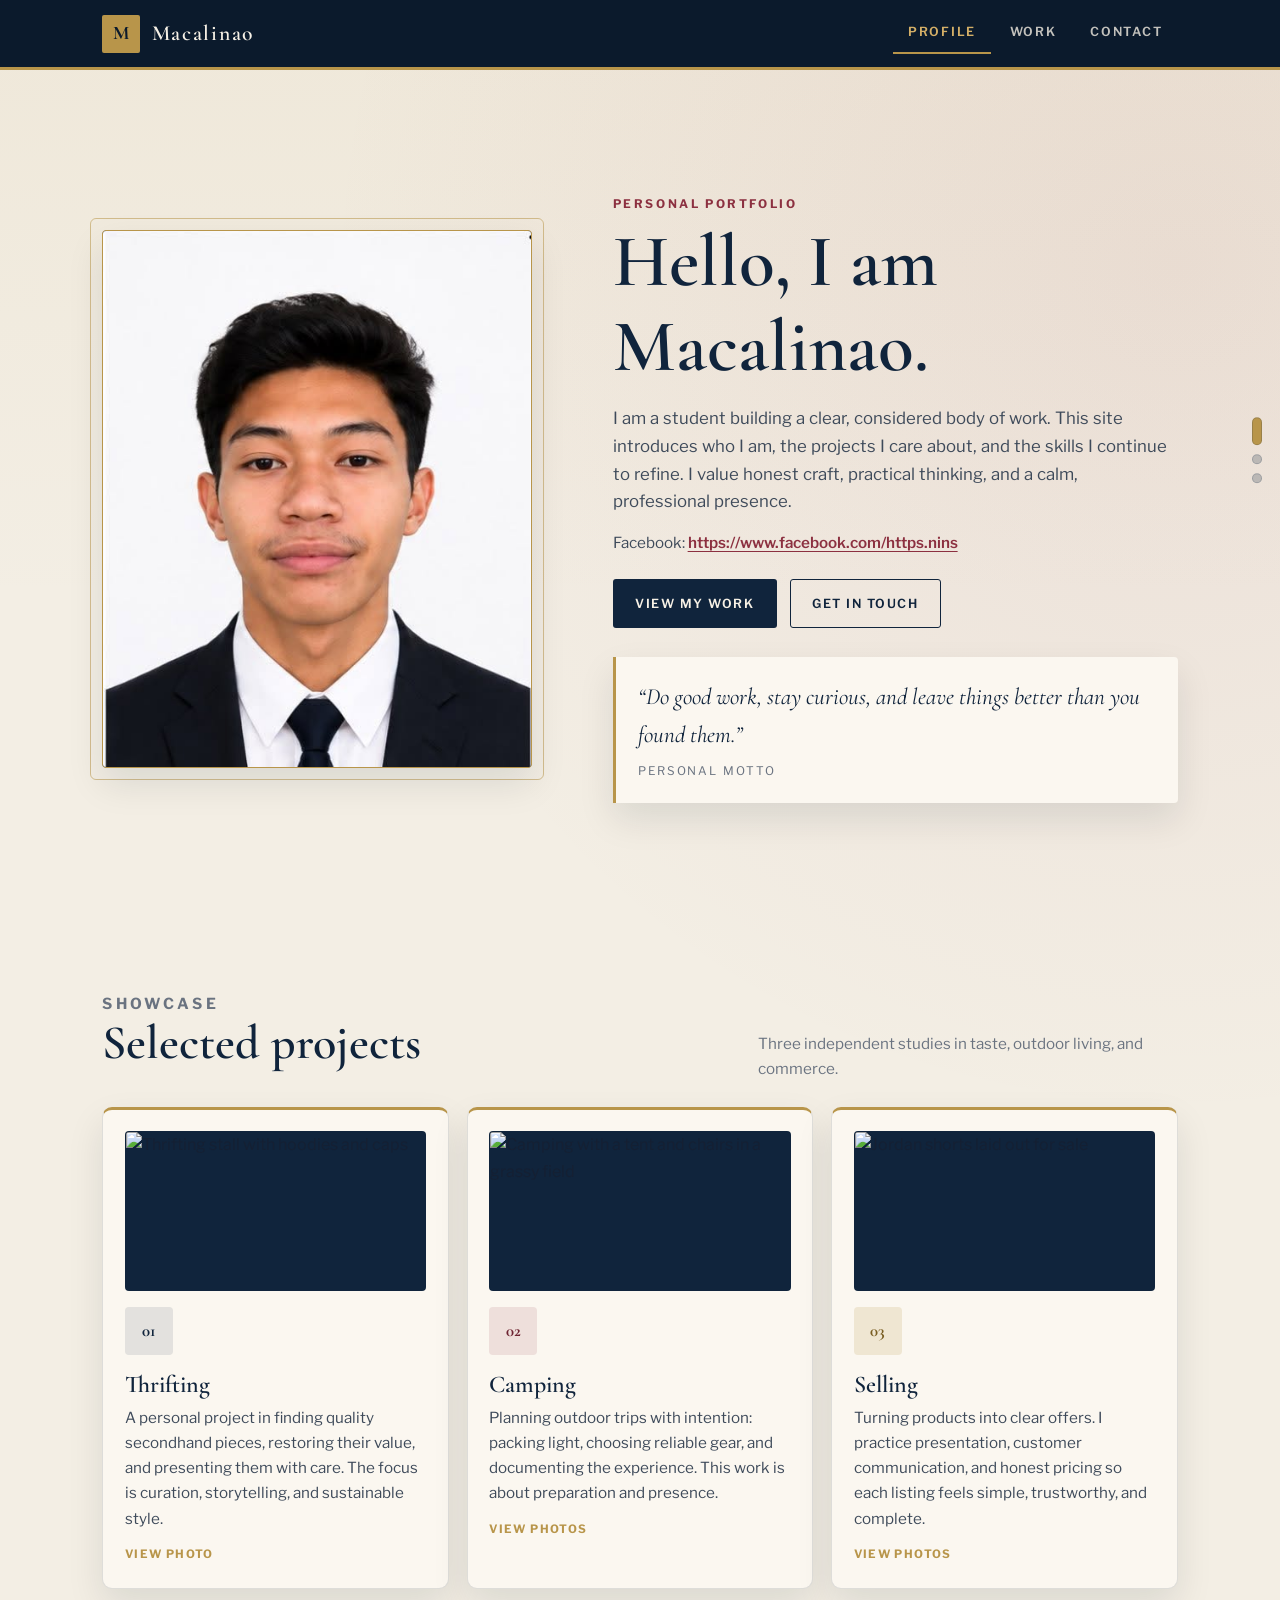
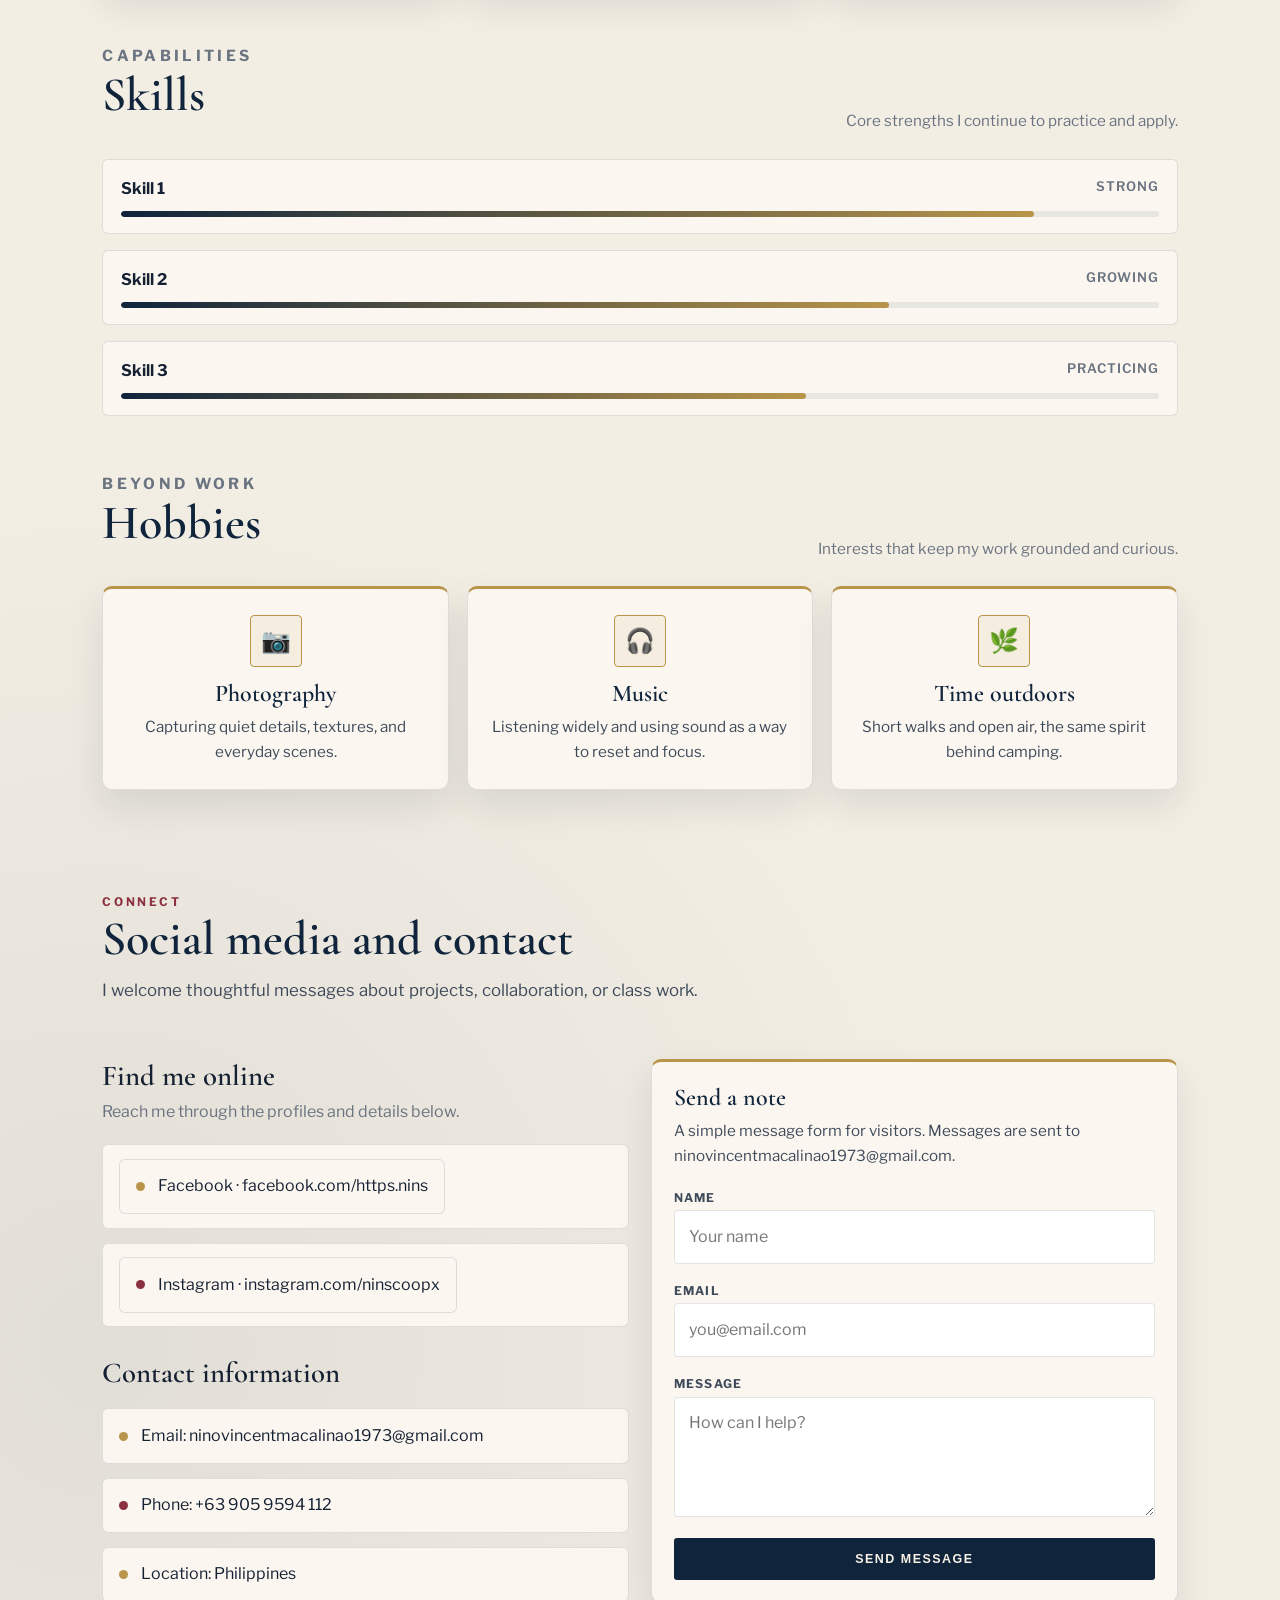
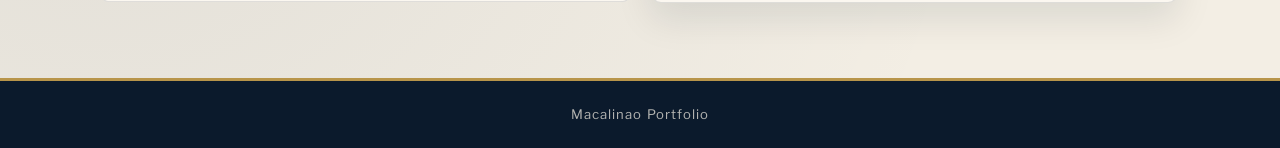
==== index.html @ 71c16899 "output" ====
<!DOCTYPE html>
<html lang="en">
<head>
  <meta charset="UTF-8">
  <meta name="viewport" content="width=device-width, initial-scale=1.0">
  <title>Macalinao | Portfolio</title>
  <link rel="preconnect" href="https://fonts.googleapis.com">
  <link rel="preconnect" href="https://fonts.gstatic.com" crossorigin>
  <link href="https://fonts.googleapis.com/css2?family=Cormorant+Garamond:ital,wght@0,600;0,700;1,600&family=Libre+Franklin:wght@400;600;700&display=swap" rel="stylesheet">
  <link rel="stylesheet" href="css/styles.css">
</head>
<body>
  <a class="skip-link" href="#profile">Skip to content</a>
  <header class="site-header">
    <div class="nav-wrap">
      <a class="brand" href="#profile">
        <span class="brand-mark">M</span>
        Macalinao
      </a>
      <input class="nav-toggle" id="nav-toggle" type="checkbox">
      <label class="menu-btn" for="nav-toggle" aria-label="Open menu"><span></span><span></span><span></span></label>
      <nav class="site-nav" aria-label="Primary">
        <a href="#profile" data-section="profile">Profile</a>
        <a href="#work" data-section="work">Work</a>
        <a href="#contact" data-section="contact">Contact</a>
      </nav>
    </div>
  </header>

  <aside class="page-indicator" aria-hidden="true">
    <a href="#profile" class="is-on" data-section="profile"></a>
    <a href="#work" data-section="work"></a>
    <a href="#contact" data-section="contact"></a>
  </aside>

  <main>
    <section id="profile" class="panel page">
      <div class="hero">
        <div class="portrait-wrap">
          <div class="portrait-ring"></div>
          <figure class="portrait-frame">
            <img src="images/s.jpg" alt="Portrait of Macalinao">
          </figure>
        </div>

        <div>
          <p class="kicker">Personal Portfolio</p>
          <h1>Hello, I am Macalinao.</h1>
          <p class="lede">
            I am a student building a clear, considered body of work. This site introduces who I am,
            the projects I care about, and the skills I continue to refine. I value honest craft,
            practical thinking, and a calm, professional presence.
          </p>
          <p class="social-line">
            Facebook:
            <a href="https://www.facebook.com/https.nins" target="_blank" rel="noopener noreferrer">https://www.facebook.com/https.nins</a>
          </p>
          <div class="cta-row">
            <a class="btn btn-primary" href="#work">View my work</a>
            <a class="btn btn-ghost" href="#contact">Get in touch</a>
          </div>
          <blockquote class="motto">
            <p>“Do good work, stay curious, and leave things better than you found them.”</p>
            <span>Personal motto</span>
          </blockquote>
        </div>
      </div>
    </section>

    <section id="work" class="panel page">
      <div class="section-head">
        <div>
          <p class="kicker">Showcase</p>
          <h2>Selected projects</h2>
        </div>
        <p>Three independent studies in taste, outdoor living, and commerce.</p>
      </div>

      <div class="grid-3">
        <a class="card card-link" href="thrifting.html">
          <img class="card-photo" src="images/thrifting.jpg" alt="Thrifting stall with hoodies and caps">
          <div class="card-icon tone-teal" aria-hidden="true">01</div>
          <h3>Thrifting</h3>
          <p>
            A personal project in finding quality secondhand pieces, restoring their value,
            and presenting them with care. The focus is curation, storytelling, and sustainable style.
          </p>
          <span class="tag">View photo</span>
        </a>

        <a class="card card-link" href="camping.html">
          <img class="card-photo" src="images/camping-1.jpg" alt="Camping with a tent and chairs in a grassy field">
          <div class="card-icon tone-coral" aria-hidden="true">02</div>
          <h3>Camping</h3>
          <p>
            Planning outdoor trips with intention: packing light, choosing reliable gear,
            and documenting the experience. This work is about preparation and presence.
          </p>
          <span class="tag">View photos</span>
        </a>

        <a class="card card-link" href="selling.html">
          <img class="card-photo" src="images/selling-2.jpg" alt="Jordan shorts laid out for sale">
          <div class="card-icon tone-gold" aria-hidden="true">03</div>
          <h3>Selling</h3>
          <p>
            Turning products into clear offers. I practice presentation, customer communication,
            and honest pricing so each listing feels simple, trustworthy, and complete.
          </p>
          <span class="tag">View photos</span>
        </a>
      </div>

      <div class="block">
        <div class="section-head">
          <div>
            <p class="kicker">Capabilities</p>
            <h2>Skills</h2>
          </div>
          <p>Core strengths I continue to practice and apply.</p>
        </div>

        <div class="skills">
          <div class="skill">
            <div class="skill-top">Skill 1 <span>Strong</span></div>
            <div class="bar" aria-hidden="true"><i style="width: 88%"></i></div>
          </div>
          <div class="skill">
            <div class="skill-top">Skill 2 <span>Growing</span></div>
            <div class="bar" aria-hidden="true"><i style="width: 74%"></i></div>
          </div>
          <div class="skill">
            <div class="skill-top">Skill 3 <span>Practicing</span></div>
            <div class="bar" aria-hidden="true"><i style="width: 66%"></i></div>
          </div>
        </div>
      </div>

      <div class="block">
        <div class="section-head">
          <div>
            <p class="kicker">Beyond work</p>
            <h2>Hobbies</h2>
          </div>
          <p>Interests that keep my work grounded and curious.</p>
        </div>

        <div class="grid-3">
          <article class="card hobby-card">
            <div class="emoji" aria-hidden="true">📷</div>
            <h3>Photography</h3>
            <p>Capturing quiet details, textures, and everyday scenes.</p>
          </article>
          <article class="card hobby-card">
            <div class="emoji" aria-hidden="true">🎧</div>
            <h3>Music</h3>
            <p>Listening widely and using sound as a way to reset and focus.</p>
          </article>
          <article class="card hobby-card">
            <div class="emoji" aria-hidden="true">🌿</div>
            <h3>Time outdoors</h3>
            <p>Short walks and open air, the same spirit behind camping.</p>
          </article>
        </div>
      </div>
    </section>

    <section id="contact" class="panel page">
      <p class="kicker">Connect</p>
      <h2>Social media and contact</h2>
      <p class="lede">I welcome thoughtful messages about projects, collaboration, or class work.</p>

      <div class="contact-layout block">
        <div>
          <h3 class="serif" style="font-size: 1.8rem; margin-bottom: 0.4rem;">Find me online</h3>
          <p style="color: var(--muted);">Reach me through the profiles and details below.</p>
          <ul class="contact-list">
            <li><a href="https://www.facebook.com/https.nins" target="_blank" rel="noopener noreferrer"><span class="dot"></span> Facebook · facebook.com/https.nins</a></li>
            <li><a href="https://www.instagram.com/ninscoopx/" target="_blank" rel="noopener noreferrer"><span class="dot" style="background: var(--burgundy)"></span> Instagram · instagram.com/ninscoopx</a></li>
          </ul>

          <h3 class="serif" style="font-size: 1.8rem; margin: 1.8rem 0 0.4rem;">Contact information</h3>
          <ul class="contact-list">
            <li><span class="dot"></span> Email: ninovincentmacalinao1973@gmail.com</li>
            <li><span class="dot" style="background: var(--burgundy)"></span> Phone: +63 905 9594 112</li>
            <li><span class="dot" style="background: var(--gold)"></span> Location: Philippines</li>
          </ul>
        </div>

        <article class="card">
          <h3>Send a note</h3>
          <p>A simple message form for visitors. Messages are sent to ninovincentmacalinao1973@gmail.com.</p>
          <form class="form" style="margin-top: 1rem;" action="mailto:ninovincentmacalinao1973@gmail.com" method="post" enctype="text/plain">
            <div>
              <label for="name">Name</label>
              <input id="name" name="name" type="text" required placeholder="Your name">
            </div>
            <div>
              <label for="email">Email</label>
              <input id="email" name="email" type="email" required placeholder="you@email.com">
            </div>
            <div>
              <label for="message">Message</label>
              <textarea id="message" name="message" required placeholder="How can I help?"></textarea>
            </div>
            <button class="btn btn-primary" type="submit">Send message</button>
          </form>
        </article>
      </div>
    </section>
  </main>

  <footer class="site-footer">
    Macalinao Portfolio
  </footer>
  <script src="js/photos.js"></script>
  <script src="js/scroll.js"></script>
</body>
</html>
---- css/styles.css ----
:root {
  --navy: #10243c;
  --navy-deep: #0b1a2c;
  --ink: #152033;
  --ink-soft: #3e4a5a;
  --muted: #6a7380;
  --ivory: #f3eee4;
  --cream: #fbf7f0;
  --gold: #b8954a;
  --gold-bright: #d4af67;
  --burgundy: #8c3040;
  --burgundy-deep: #6e2432;
  --line: rgba(16, 36, 60, 0.12);
  --shadow: 0 16px 36px rgba(11, 26, 44, 0.1);
  --radius: 10px;
  --max: 1120px;
}

*,
*::before,
*::after {
  box-sizing: border-box;
  margin: 0;
  padding: 0;
}

html {
  scroll-behavior: smooth;
  scroll-padding-top: 4.75rem;
}

body {
  font-family: "Libre Franklin", sans-serif;
  color: var(--ink);
  overflow-x: hidden;
  background:
    linear-gradient(180deg, rgba(184, 149, 74, 0.07), transparent 18%),
    radial-gradient(circle at 92% 8%, rgba(140, 48, 64, 0.08), transparent 26%),
    radial-gradient(circle at 8% 88%, rgba(16, 36, 60, 0.08), transparent 28%),
    var(--ivory);
  line-height: 1.65;
  min-height: 100vh;
}

img {
  max-width: 100%;
  display: block;
}

a {
  color: inherit;
  text-decoration: none;
}

.skip-link {
  position: absolute;
  left: 1rem;
  top: -4rem;
  background: var(--navy);
  color: #fff;
  padding: 0.6rem 1rem;
  border-radius: 4px;
  z-index: 100;
}

.skip-link:focus {
  top: 1rem;
}

.site-header {
  position: sticky;
  top: 0;
  z-index: 20;
  background: var(--navy-deep);
  border-bottom: 3px solid var(--gold);
}

.nav-wrap {
  position: relative;
  max-width: var(--max);
  margin: 0 auto;
  padding: 0.85rem 1.4rem;
  display: flex;
  align-items: center;
  justify-content: space-between;
  gap: 1rem;
}

.brand {
  display: flex;
  align-items: center;
  gap: 0.7rem;
  font-family: "Cormorant Garamond", serif;
  font-weight: 600;
  font-size: 1.35rem;
  letter-spacing: 0.08em;
  color: #f7f1e6;
}

.brand-mark {
  width: 38px;
  height: 38px;
  border-radius: 2px;
  display: grid;
  place-items: center;
  background: var(--gold);
  color: var(--navy-deep);
  font-family: "Cormorant Garamond", serif;
  font-size: 1.2rem;
  font-weight: 700;
}

.nav-toggle {
  display: none;
}

.menu-btn {
  display: none;
  width: 42px;
  height: 42px;
  border: 1px solid rgba(212, 175, 103, 0.4);
  border-radius: 4px;
  background: transparent;
  cursor: pointer;
  align-items: center;
  justify-content: center;
  flex-direction: column;
  gap: 5px;
}

.menu-btn span {
  display: block;
  width: 18px;
  height: 2px;
  background: #f7f1e6;
}

.site-nav {
  display: flex;
  gap: 0.2rem;
}

.site-nav a {
  padding: 0.55rem 0.95rem;
  color: rgba(247, 241, 230, 0.78);
  font-size: 0.78rem;
  font-weight: 600;
  letter-spacing: 0.14em;
  text-transform: uppercase;
  border-bottom: 2px solid transparent;
}

.site-nav a:hover {
  color: var(--gold-bright);
}

.site-nav a[aria-current="page"] {
  color: var(--gold-bright);
  border-bottom-color: var(--gold);
}

.page {
  max-width: var(--max);
  margin: 0 auto;
  padding: 2.4rem 1.4rem 4rem;
}

.panel {
  min-height: calc(100vh - 4.75rem);
  scroll-margin-top: 4.75rem;
}

.kicker {
  font-size: 0.74rem;
  letter-spacing: 0.22em;
  text-transform: uppercase;
  color: var(--burgundy);
  font-weight: 700;
}

h1,
h2,
.serif,
.card h3 {
  font-family: "Cormorant Garamond", serif;
  font-weight: 600;
  line-height: 1.15;
}

h1 {
  font-size: clamp(2.6rem, 6vw, 4.6rem);
  margin: 0.35rem 0 1rem;
  color: var(--navy);
}

h2 {
  font-size: clamp(2rem, 4vw, 3rem);
  margin-bottom: 0.6rem;
  color: var(--navy);
}

.lede {
  font-size: 1.05rem;
  color: var(--ink-soft);
  max-width: 58ch;
}

.social-line {
  margin-top: 0.9rem;
  font-size: 0.95rem;
  color: var(--ink-soft);
}

.social-line a {
  color: var(--burgundy);
  font-weight: 600;
  text-decoration: underline;
  text-underline-offset: 3px;
}

.hero {
  display: grid;
  grid-template-columns: 0.9fr 1.1fr;
  gap: 3rem;
  align-items: center;
  min-height: calc(100vh - 7.5rem);
}

.portrait-wrap {
  position: relative;
  max-width: 430px;
}

.portrait-frame {
  position: relative;
  border-radius: 4px;
  overflow: hidden;
  box-shadow: var(--shadow);
  background: var(--navy);
  aspect-ratio: 4 / 5;
  border: 1px solid var(--gold);
}

.portrait-frame img {
  width: 100%;
  height: 100%;
  object-fit: cover;
  object-position: center top;
}

.fb-chip {
  position: absolute;
  right: -12px;
  bottom: 28px;
  z-index: 2;
  background: var(--navy);
  color: #fff;
  padding: 0.7rem 1rem;
  border-radius: 4px;
  font-size: 0.82rem;
  font-weight: 700;
  box-shadow: var(--shadow);
}

.fb-chip:hover {
  background: var(--burgundy);
}

.portrait-ring {
  position: absolute;
  inset: -12px;
  border: 1px solid rgba(184, 149, 74, 0.55);
  border-radius: 6px;
  pointer-events: none;
}

.accent-chip {
  position: absolute;
  right: -12px;
  bottom: 28px;
  background: var(--burgundy);
  color: #fff;
  padding: 0.7rem 1rem;
  border-radius: 4px;
  font-size: 0.82rem;
  font-weight: 700;
  box-shadow: var(--shadow);
}

.motto {
  margin-top: 1.8rem;
  padding: 1.3rem 1.4rem;
  background: var(--cream);
  border-left: 3px solid var(--gold);
  border-radius: 0 4px 4px 0;
  box-shadow: var(--shadow);
}

.motto p {
  font-family: "Cormorant Garamond", serif;
  font-size: 1.45rem;
  font-style: italic;
  color: var(--navy);
}

.motto span {
  display: block;
  margin-top: 0.5rem;
  font-family: "Libre Franklin", sans-serif;
  font-size: 0.74rem;
  letter-spacing: 0.16em;
  text-transform: uppercase;
  color: var(--muted);
  font-style: normal;
}

.cta-row {
  display: flex;
  gap: 0.8rem;
  flex-wrap: wrap;
  margin-top: 1.5rem;
}

.btn {
  display: inline-flex;
  align-items: center;
  justify-content: center;
  padding: 0.82rem 1.35rem;
  border-radius: 3px;
  font-weight: 600;
  font-size: 0.78rem;
  letter-spacing: 0.12em;
  text-transform: uppercase;
  border: 1.5px solid transparent;
  transition: transform 0.2s ease, background 0.2s ease, color 0.2s ease;
}

.btn:hover {
  transform: translateY(-2px);
}

.btn-primary {
  background: var(--navy);
  color: #f7f1e6;
}

.btn-primary:hover {
  background: var(--burgundy);
}

.btn-ghost {
  background: transparent;
  border-color: var(--navy);
  color: var(--navy);
}

.btn-ghost:hover {
  background: var(--navy);
  color: #f7f1e6;
}

.section-head {
  display: flex;
  justify-content: space-between;
  align-items: end;
  gap: 1rem;
  margin-bottom: 1.6rem;
}

.section-head p {
  color: var(--muted);
  max-width: 42ch;
  font-size: 0.95rem;
}

.grid-3 {
  display: grid;
  grid-template-columns: repeat(3, 1fr);
  gap: 1.1rem;
}

.card {
  background: var(--cream);
  border: 1px solid var(--line);
  border-top: 3px solid var(--gold);
  border-radius: var(--radius);
  padding: 1.35rem;
  box-shadow: var(--shadow);
  transition: transform 0.2s ease, border-color 0.2s ease;
}

.card:hover {
  transform: translateY(-6px);
  border-top-color: var(--burgundy);
}

.card-link {
  display: block;
  color: inherit;
  cursor: pointer;
}

.card-photo {
  width: 100%;
  height: 160px;
  object-fit: cover;
  border-radius: 4px;
  margin-bottom: 1rem;
  border: 1px solid var(--line);
  background: var(--navy);
}

.photo-back {
  border-color: rgba(247, 241, 230, 0.45);
  color: #f7f1e6;
}

.photo-back:hover {
  background: var(--gold);
  border-color: var(--gold);
  color: var(--navy-deep);
}

.photo-only {
  min-height: calc(100vh - 4.75rem);
  display: grid;
  place-items: center;
  padding: 1.2rem;
  background: #0b1a2c;
}

.photo-only img {
  width: min(100%, 920px);
  max-height: calc(100vh - 7rem);
  object-fit: contain;
  border: 1px solid var(--gold);
  box-shadow: var(--shadow);
}

.photo-gallery {
  min-height: calc(100vh - 4.75rem);
  display: grid;
  grid-template-columns: repeat(auto-fit, minmax(240px, 1fr));
  gap: 1rem;
  padding: 1.2rem;
  background: #0b1a2c;
  align-items: center;
}

.photo-gallery img {
  width: 100%;
  height: min(52vh, 480px);
  object-fit: cover;
  border: 1px solid var(--gold);
  box-shadow: var(--shadow);
  background: var(--navy);
}

.card-icon {
  width: 48px;
  height: 48px;
  border-radius: 4px;
  display: grid;
  place-items: center;
  margin-bottom: 1rem;
  font-size: 1.05rem;
  font-family: "Cormorant Garamond", serif;
  font-weight: 700;
}

.card h3 {
  font-size: 1.5rem;
  margin-bottom: 0.4rem;
  color: var(--navy);
}

.card p {
  color: var(--ink-soft);
  font-size: 0.95rem;
}

.tag {
  display: inline-block;
  margin-top: 0.9rem;
  font-size: 0.72rem;
  font-weight: 700;
  letter-spacing: 0.12em;
  text-transform: uppercase;
  color: var(--gold);
}

.tone-teal {
  background: rgba(16, 36, 60, 0.1);
  color: var(--navy);
}

.tone-coral {
  background: rgba(140, 48, 64, 0.12);
  color: var(--burgundy-deep);
}

.tone-gold {
  background: rgba(184, 149, 74, 0.18);
  color: #7a5f24;
}

.block {
  margin-top: 3.4rem;
}

.skills {
  display: grid;
  gap: 1rem;
}

.skill {
  background: var(--cream);
  border: 1px solid var(--line);
  border-radius: 6px;
  padding: 1rem 1.1rem;
}

.skill-top {
  display: flex;
  justify-content: space-between;
  font-weight: 700;
  margin-bottom: 0.55rem;
}

.skill-top span {
  color: var(--muted);
  font-size: 0.82rem;
  font-weight: 600;
  letter-spacing: 0.08em;
  text-transform: uppercase;
}

.bar {
  height: 6px;
  background: rgba(16, 36, 60, 0.08);
  border-radius: 99px;
  overflow: hidden;
}

.bar i {
  display: block;
  height: 100%;
  border-radius: inherit;
  background: linear-gradient(90deg, var(--navy), var(--gold));
}

.hobby-card {
  text-align: center;
  padding: 1.6rem 1rem;
}

.hobby-card .emoji {
  font-size: 1.5rem;
  margin: 0 auto 0.8rem;
  width: 52px;
  height: 52px;
  display: grid;
  place-items: center;
  border: 1px solid var(--gold);
  background: rgba(184, 149, 74, 0.1);
  border-radius: 4px;
}

.contact-layout {
  display: grid;
  grid-template-columns: 1fr 1fr;
  gap: 1.4rem;
}

.contact-list {
  list-style: none;
  display: grid;
  gap: 0.85rem;
  margin-top: 1.2rem;
}

.contact-list a,
.contact-list li {
  display: flex;
  align-items: center;
  gap: 0.8rem;
  padding: 0.85rem 1rem;
  background: var(--cream);
  border: 1px solid var(--line);
  border-radius: 6px;
}

.contact-list a:hover {
  border-color: var(--gold);
  color: var(--navy);
}

.dot {
  width: 9px;
  height: 9px;
  border-radius: 50%;
  background: var(--gold);
  flex-shrink: 0;
}

.form {
  display: grid;
  gap: 0.8rem;
}

.form label {
  font-size: 0.75rem;
  font-weight: 700;
  letter-spacing: 0.1em;
  text-transform: uppercase;
  color: var(--ink-soft);
}

.form input,
.form textarea {
  width: 100%;
  border: 1px solid var(--line);
  background: #fff;
  border-radius: 4px;
  padding: 0.8rem 0.9rem;
  font: inherit;
  color: var(--ink);
}

.form input:focus,
.form textarea:focus {
  outline: 2px solid rgba(184, 149, 74, 0.35);
  border-color: var(--gold);
}

.form textarea {
  min-height: 120px;
  resize: vertical;
}

.site-footer {
  background: var(--navy-deep);
  border-top: 3px solid var(--gold);
  padding: 1.4rem;
  text-align: center;
  color: rgba(247, 241, 230, 0.72);
  font-size: 0.82rem;
  letter-spacing: 0.08em;
}

.page-indicator {
  position: fixed;
  right: 1.1rem;
  top: 50%;
  transform: translateY(-50%);
  z-index: 15;
  display: flex;
  flex-direction: column;
  gap: 0.55rem;
  margin: 0;
}

.page-indicator a {
  width: 10px;
  height: 10px;
  border-radius: 99px;
  background: rgba(16, 36, 60, 0.22);
  border: 1px solid rgba(16, 36, 60, 0.18);
}

.page-indicator a:hover {
  background: var(--gold);
}

.page-indicator .is-on {
  background: var(--gold);
  height: 28px;
}

@media (max-width: 860px) {
  .hero,
  .grid-3,
  .contact-layout,
  .photo-gallery {
    grid-template-columns: 1fr;
  }

  .menu-btn {
    display: flex;
  }

  .site-nav {
    display: none;
    position: absolute;
    right: 1.2rem;
    top: 68px;
    flex-direction: column;
    background: var(--navy);
    border: 1px solid var(--gold);
    border-radius: 6px;
    padding: 0.5rem;
    min-width: 180px;
    box-shadow: var(--shadow);
  }

  .nav-toggle:checked ~ .site-nav {
    display: flex;
  }

  .hero {
    min-height: auto;
    padding-top: 1rem;
  }

  .page-indicator {
    right: 0.55rem;
  }

  .accent-chip,
  .fb-chip {
    right: 12px;
  }

  .section-head {
    flex-direction: column;
    align-items: start;
  }
}
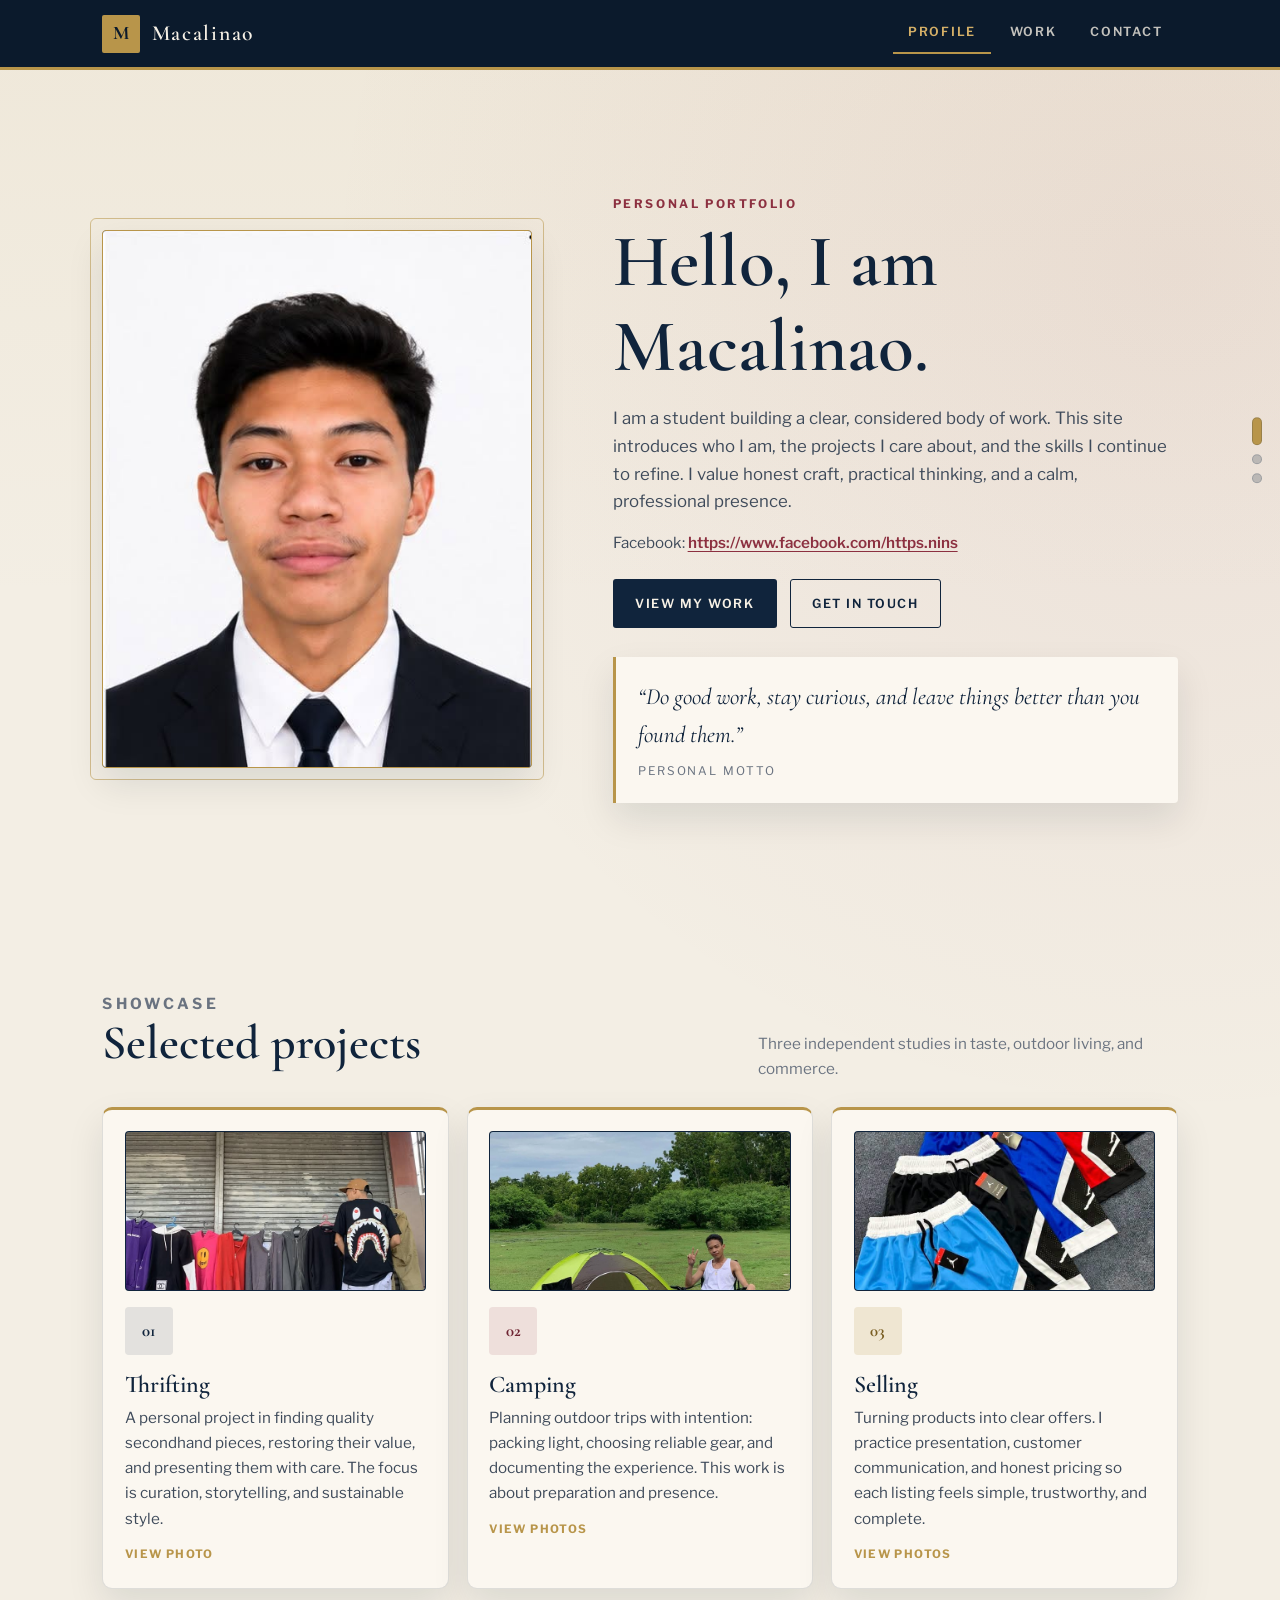
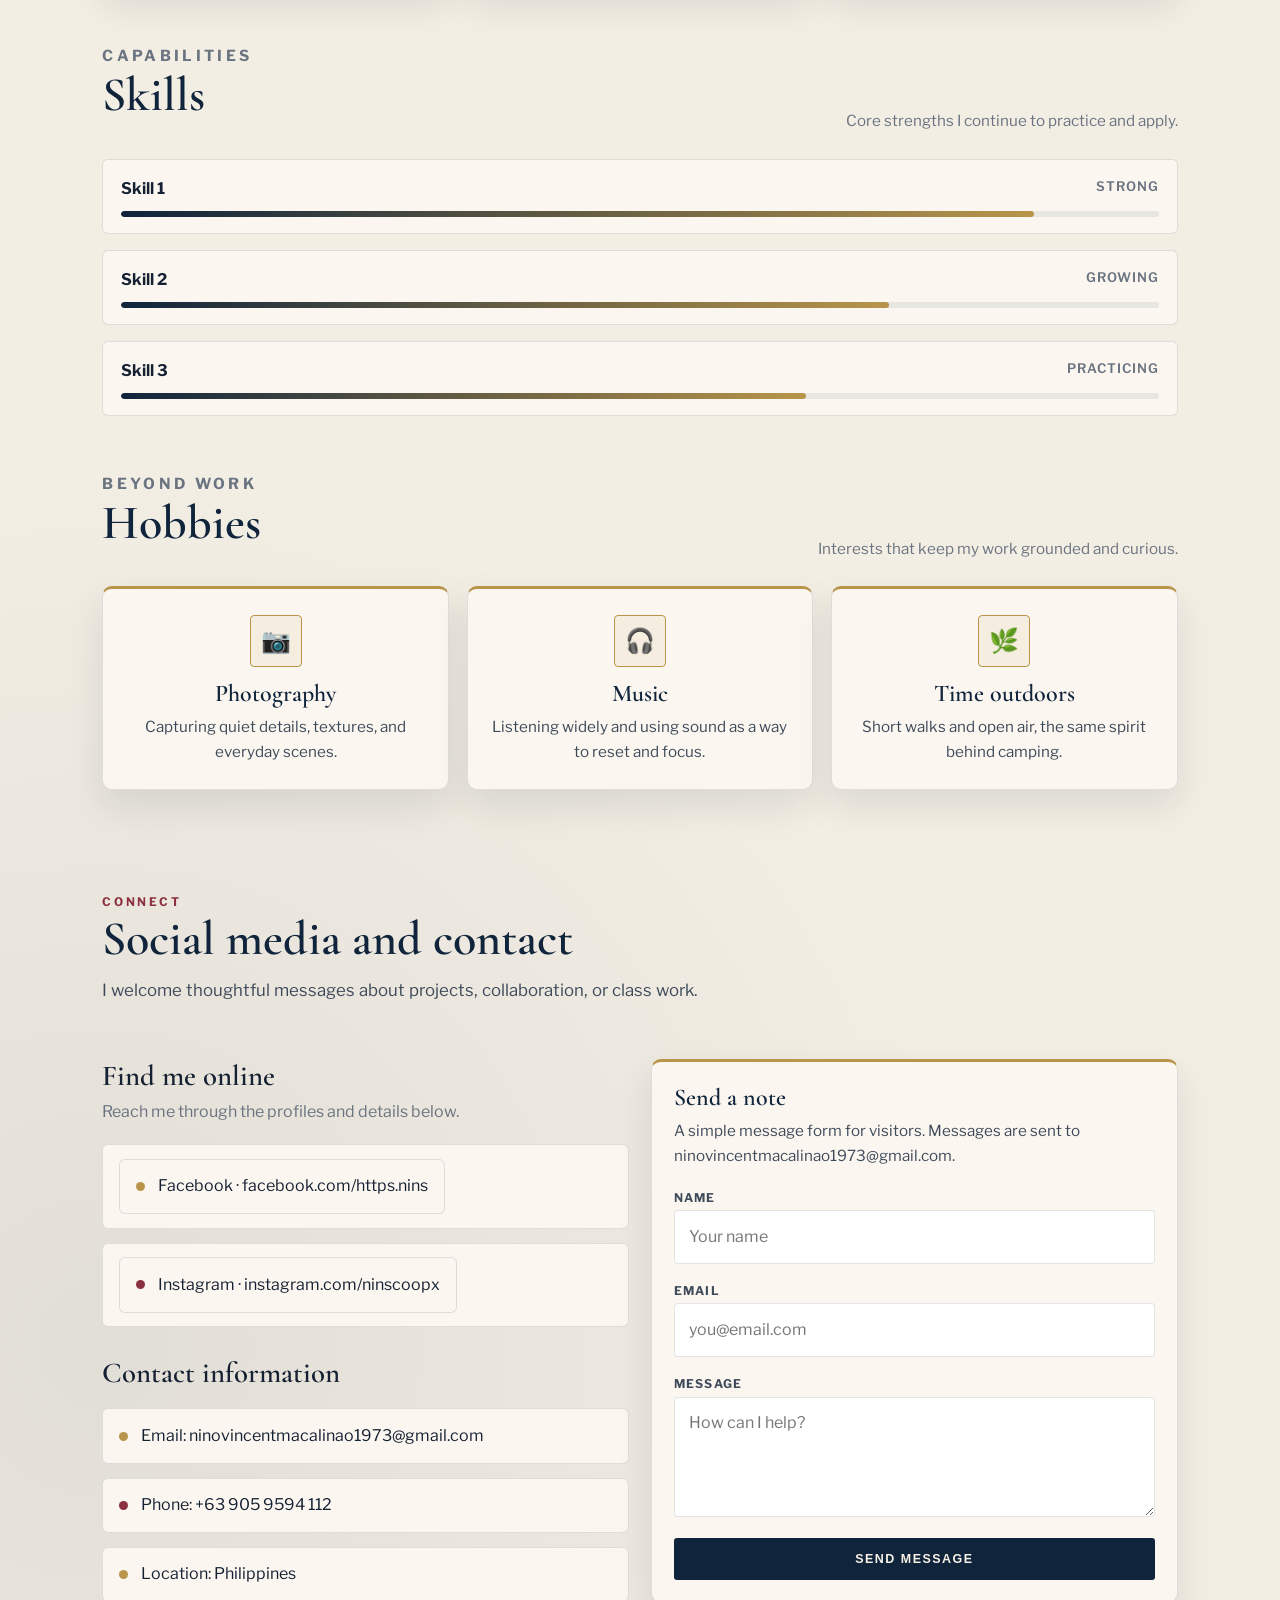
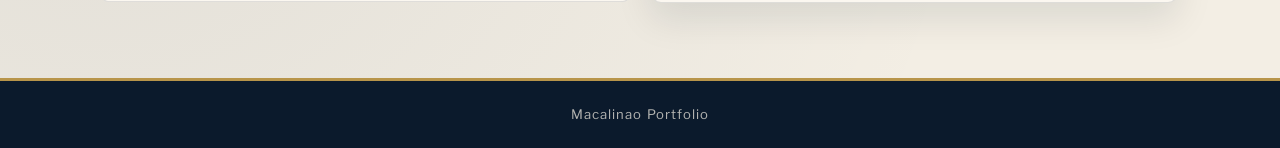
==== commit 4e512b3c: "Final portfolioo" ====
--- a/index.html
+++ b/index.html
@@ -39,7 +39,7 @@
         <div class="portrait-wrap">
           <div class="portrait-ring"></div>
           <figure class="portrait-frame">
-            <img src="images/s.jpg" alt="Portrait of Macalinao">
+            <img src="images/s.png" alt="Portrait of Macalinao">
           </figure>
         </div>
 
